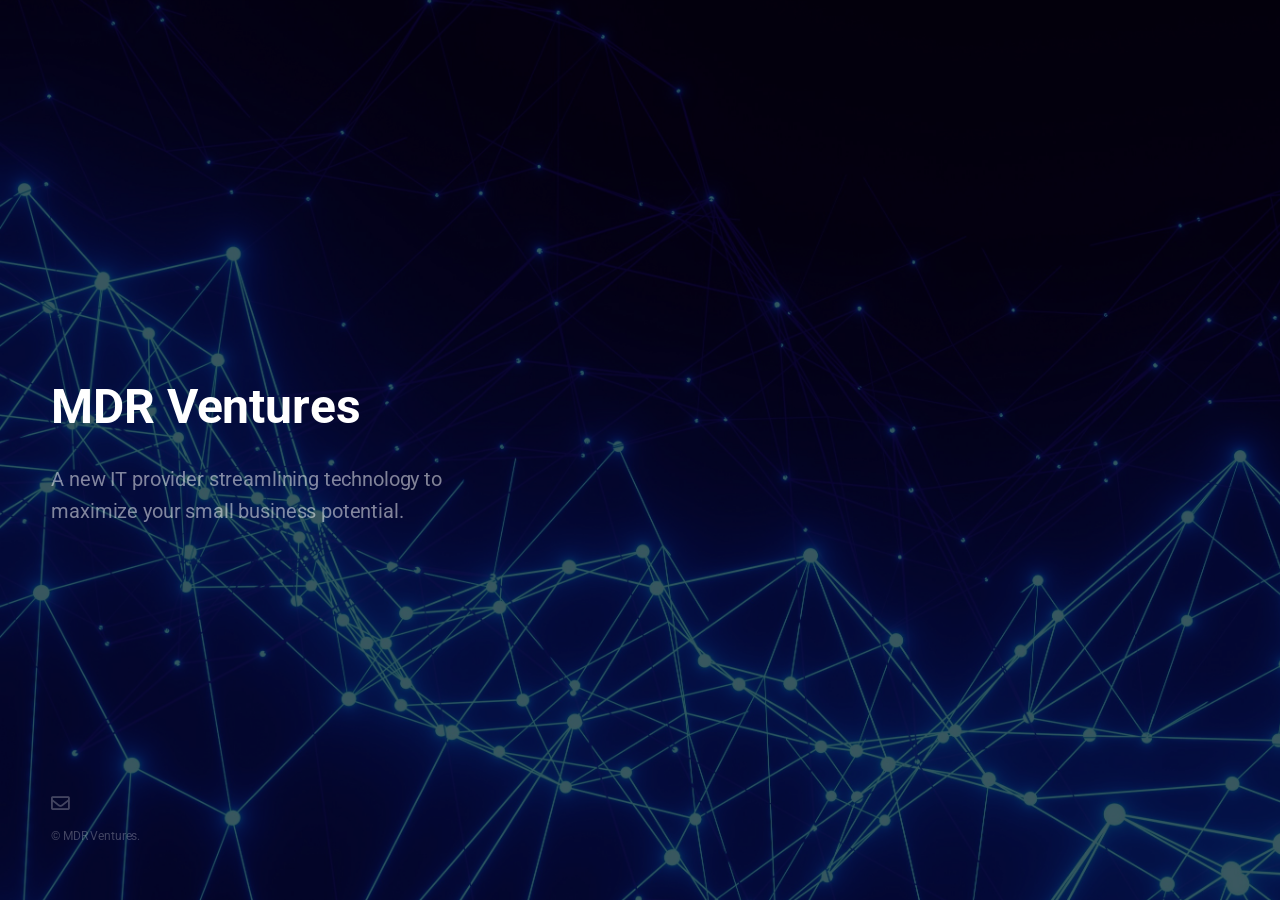
==== index.html @ dddf5218 "Add files via upload" ====
<!DOCTYPE HTML>
<!--
	Eventually by HTML5 UP
	html5up.net | @ajlkn
	Free for personal and commercial use under the CCA 3.0 license (html5up.net/license)
-->
<html>

<head>
	<title>MDR Ventures</title>
	<meta charset="utf-8" />
	<meta name="viewport" content="width=device-width, initial-scale=1, user-scalable=no" />
	<link rel="stylesheet" href="assets/css/main.css" />
</head>

<body class="is-preload">

	<!-- Header -->
	<header id="header">
		<h1>MDR Ventures</h1>
		<p>A new IT provider streamlining technology to <br />
			maximize your small business potential.</p>
	</header>



	<!-- Footer -->
	<footer id="footer">
		<ul class="icons">
			<!--
					<li><a href="#" class="icon brands fa-twitter"><span class="label">Twitter</span></a></li>
					<li><a href="#" class="icon brands fa-instagram"><span class="label">Instagram</span></a></li>
					<li><a href="#" class="icon brands fa-github"><span class="label">GitHub</span></a></li> -->
			<li><a href="mailto:info@mdrventure.com" class="icon fa-envelope"><span class="label">Email</span></a></li>
		</ul>
		<ul class="copyright">
			<li>&copy; MDR Ventures.</li>
		</ul>
	</footer>

	<!-- Scripts -->
	<script src="assets/js/main.js"></script>

</body>

</html>
---- assets/css/main.css ----
@import url(fontawesome-all.min.css);
@import url("https://fonts.googleapis.com/css?family=Roboto:400,700");
/*
	Eventually by HTML5 UP
	html5up.net | @ajlkn
	Free for personal and commercial use under the CCA 3.0 license (html5up.net/license)
*/
html, body, div, span, applet, object,
iframe, h1, h2, h3, h4, h5, h6, p, blockquote,
pre, a, abbr, acronym, address, big, cite,
code, del, dfn, em, img, ins, kbd, q, s, samp,
small, strike, strong, sub, sup, tt, var, b,
u, i, center, dl, dt, dd, ol, ul, li, fieldset,
form, label, legend, table, caption, tbody,
tfoot, thead, tr, th, td, article, aside,
canvas, details, embed, figure, figcaption,
footer, header, hgroup, menu, nav, output, ruby,
section, summary, time, mark, audio, video {
  margin: 0;
  padding: 0;
  border: 0;
  font-size: 100%;
  font: inherit;
  vertical-align: baseline; }

article, aside, details, figcaption, figure,
footer, header, hgroup, menu, nav, section {
  display: block; }

body {
  line-height: 1; }

ol, ul {
  list-style: none; }

blockquote, q {
  quotes: none; }
  blockquote:before, blockquote:after, q:before, q:after {
    content: '';
    content: none; }

table {
  border-collapse: collapse;
  border-spacing: 0; }

body {
  -webkit-text-size-adjust: none; }

mark {
  background-color: transparent;
  color: inherit; }

input::-moz-focus-inner {
  border: 0;
  padding: 0; }

input, select, textarea {
  -moz-appearance: none;
  -webkit-appearance: none;
  -ms-appearance: none;
  appearance: none; }

/* Basic */
@-ms-viewport {
  width: device-width; }

body {
  -ms-overflow-style: scrollbar; }

@media screen and (max-width: 480px) {
  html, body {
    min-width: 320px; } }

html {
  box-sizing: border-box; }

*, *:before, *:after {
  box-sizing: inherit; }

html, body {
  height: 100%;
  overflow-x: hidden;
  width: 100%; }
  @media screen and (max-height: 640px) {
    html, body {
      height: auto;
      min-height: 100%; } }

body {
  display: -moz-flex;
  display: -webkit-flex;
  display: -ms-flex;
  display: flex;
  -moz-flex-direction: column;
  -webkit-flex-direction: column;
  -ms-flex-direction: column;
  flex-direction: column;
  -moz-justify-content: center;
  -webkit-justify-content: center;
  -ms-justify-content: center;
  justify-content: center;
  background-color: #000;
  padding: 6em 4em 4em 4em; }
  body.is-preload *, body.is-preload *:before, body.is-preload *:after {
    -moz-animation: none !important;
    -webkit-animation: none !important;
    -ms-animation: none !important;
    animation: none !important;
    -moz-transition: none !important;
    -webkit-transition: none !important;
    -ms-transition: none !important;
    transition: none !important; }
  body > * {
    position: relative;
    z-index: 2; }
  @media screen and (max-width: 1680px) {
    body {
      padding: 6em 3.5em 3.5em 3.5em; } }
  @media screen and (max-width: 736px) {
    body {
      padding: 5em 2em 2em 2em; } }
  @media screen and (max-width: 360px) {
    body {
      padding: 5em 1.25em 1.25em 1.25em; } }

/* BG */
#bg {
  -moz-transition: opacity 2s ease-in-out;
  -webkit-transition: opacity 2s ease-in-out;
  -ms-transition: opacity 2s ease-in-out;
  transition: opacity 2s ease-in-out;
  height: 100%;
  left: 0;
  opacity: 0.375;
  position: fixed;
  top: 0;
  width: 100%;
  z-index: 1; }
  #bg div {
    -moz-transition: opacity 3s ease;
    -webkit-transition: opacity 3s ease;
    -ms-transition: opacity 3s ease;
    transition: opacity 3s ease;
    background-size: cover;
    height: 100%;
    left: 0;
    opacity: 0;
    position: absolute;
    top: 0;
    visibility: hidden;
    width: 150%; }
    #bg div.visible {
      -moz-animation: bg 45s linear infinite;
      -webkit-animation: bg 45s linear infinite;
      -ms-animation: bg 45s linear infinite;
      animation: bg 45s linear infinite;
      opacity: 1;
      visibility: visible;
      z-index: 1; }
      #bg div.visible.top {
        z-index: 2; }
      @media screen and (max-width: 1280px) {
        #bg div.visible {
          -moz-animation: bg 29.25s linear infinite;
          -webkit-animation: bg 29.25s linear infinite;
          -ms-animation: bg 29.25s linear infinite;
          animation: bg 29.25s linear infinite; } }
      @media screen and (max-width: 736px) {
        #bg div.visible {
          -moz-animation: bg 18s linear infinite;
          -webkit-animation: bg 18s linear infinite;
          -ms-animation: bg 18s linear infinite;
          animation: bg 18s linear infinite; } }
    #bg div:only-child {
      -moz-animation-direction: alternate !important;
      -webkit-animation-direction: alternate !important;
      -ms-animation-direction: alternate !important;
      animation-direction: alternate !important; }
  body.is-preload #bg {
    opacity: 0; }

@-moz-keyframes bg {
  0% {
    -moz-transform: translateX(0);
    -webkit-transform: translateX(0);
    -ms-transform: translateX(0);
    transform: translateX(0); }
  100% {
    -moz-transform: translateX(-25%);
    -webkit-transform: translateX(-25%);
    -ms-transform: translateX(-25%);
    transform: translateX(-25%); } }

@-webkit-keyframes bg {
  0% {
    -moz-transform: translateX(0);
    -webkit-transform: translateX(0);
    -ms-transform: translateX(0);
    transform: translateX(0); }
  100% {
    -moz-transform: translateX(-25%);
    -webkit-transform: translateX(-25%);
    -ms-transform: translateX(-25%);
    transform: translateX(-25%); } }

@-ms-keyframes bg {
  0% {
    -moz-transform: translateX(0);
    -webkit-transform: translateX(0);
    -ms-transform: translateX(0);
    transform: translateX(0); }
  100% {
    -moz-transform: translateX(-25%);
    -webkit-transform: translateX(-25%);
    -ms-transform: translateX(-25%);
    transform: translateX(-25%); } }

@keyframes bg {
  0% {
    -moz-transform: translateX(0);
    -webkit-transform: translateX(0);
    -ms-transform: translateX(0);
    transform: translateX(0); }
  100% {
    -moz-transform: translateX(-25%);
    -webkit-transform: translateX(-25%);
    -ms-transform: translateX(-25%);
    transform: translateX(-25%); } }

/* Type */
body, input, select, textarea {
  color: rgba(255, 255, 255, 0.75);
  font-family: "Roboto", sans-serif;
  font-size: 16pt;
  font-weight: 400;
  letter-spacing: -0.01em;
  line-height: 1.65em; }
  @media screen and (max-width: 1680px) {
    body, input, select, textarea {
      font-size: 12pt; } }
  @media screen and (max-width: 1280px) {
    body, input, select, textarea {
      font-size: 11pt; } }
  @media screen and (max-width: 980px) {
    body, input, select, textarea {
      font-size: 12pt; } }
  @media screen and (max-width: 736px) {
    body, input, select, textarea {
      font-size: 12pt; } }
  @media screen and (max-width: 480px) {
    body, input, select, textarea {
      font-size: 12pt; } }

a {
  -moz-transition: border-bottom-color 0.2s ease, color 0.2s ease;
  -webkit-transition: border-bottom-color 0.2s ease, color 0.2s ease;
  -ms-transition: border-bottom-color 0.2s ease, color 0.2s ease;
  transition: border-bottom-color 0.2s ease, color 0.2s ease;
  border-bottom: dotted 1px rgba(255, 255, 255, 0.25);
  color: #1cb495;
  text-decoration: none; }
  a:hover {
    border-bottom-color: transparent;
    color: #1cb495 !important;
    text-decoration: none; }

strong, b {
  color: #fff;
  font-weight: 700; }

em, i {
  font-style: italic; }

p {
  margin: 0 0 2em 0; }

h1, h2, h3, h4, h5, h6 {
  color: #fff;
  font-weight: 700;
  line-height: 1em;
  margin: 0 0 1em 0; }
  h1 a, h2 a, h3 a, h4 a, h5 a, h6 a {
    color: inherit;
    text-decoration: none; }

h1 {
  font-size: 2.5em;
  line-height: 1.25em; }

h2 {
  font-size: 1.75em;
  line-height: 1.5em; }

h3 {
  font-size: 1.35em;
  line-height: 1.5em; }

h4 {
  font-size: 1.1em;
  line-height: 1.5em; }

h5 {
  font-size: 0.9em;
  line-height: 1.5em; }

h6 {
  font-size: 0.7em;
  line-height: 1.5em; }

sub {
  font-size: 0.8em;
  position: relative;
  top: 0.5em; }

sup {
  font-size: 0.8em;
  position: relative;
  top: -0.5em; }

blockquote {
  border-left: solid 8px rgba(255, 255, 255, 0.35);
  font-style: italic;
  margin: 0 0 2em 0;
  padding: 0.5em 0 0.5em 2em; }

code {
  background: rgba(255, 255, 255, 0.125);
  border-radius: 6px;
  border: solid 2px rgba(255, 255, 255, 0.35);
  font-family: "Courier New", monospace;
  font-size: 0.9em;
  margin: 0 0.25em;
  padding: 0.25em 0.65em; }

pre {
  -webkit-overflow-scrolling: touch;
  font-family: "Courier New", monospace;
  font-size: 0.9em;
  margin: 0 0 2em 0; }
  pre code {
    display: block;
    line-height: 1.75em;
    padding: 1em 1.5em;
    overflow-x: auto; }

hr {
  border: 0;
  border-bottom: solid 2px rgba(255, 255, 255, 0.35);
  margin: 2em 0; }
  hr.major {
    margin: 3em 0; }

/* Section/Article */
section.special, article.special {
  text-align: center; }

header p {
  color: rgba(255, 255, 255, 0.5);
  position: relative;
  margin: 0 0 1.5em 0; }

header h2 + p {
  font-size: 1.25em;
  margin-top: -1em;
  line-height: 1.5em; }

header h3 + p {
  font-size: 1.1em;
  margin-top: -0.8em;
  line-height: 1.5em; }

header h4 + p,
header h5 + p,
header h6 + p {
  font-size: 0.9em;
  margin-top: -0.6em;
  line-height: 1.5em; }

@media screen and (max-width: 980px) {
  header br {
    display: none; } }

@media screen and (max-width: 736px) {
  header br {
    display: inline; } }

@media screen and (max-width: 480px) {
  header br {
    display: none; } }

/* Icon */
.icon {
  text-decoration: none;
  border-bottom: none;
  position: relative; }
  .icon:before {
    -moz-osx-font-smoothing: grayscale;
    -webkit-font-smoothing: antialiased;
    display: inline-block;
    font-style: normal;
    font-variant: normal;
    text-rendering: auto;
    line-height: 1;
    text-transform: none !important;
    font-family: 'Font Awesome 5 Free';
    font-weight: 400; }
  .icon > .label {
    display: none; }
  .icon:before {
    line-height: inherit; }
  .icon.solid:before {
    font-weight: 900; }
  .icon.brands:before {
    font-family: 'Font Awesome 5 Brands'; }

/* List */
ol {
  list-style: decimal;
  margin: 0 0 2em 0;
  padding-left: 1.25em; }
  ol li {
    padding-left: 0.25em; }

ul {
  list-style: disc;
  margin: 0 0 2em 0;
  padding-left: 1em; }
  ul li {
    padding-left: 0.5em; }

/* Icons */
ul.icons {
  cursor: default;
  list-style: none;
  padding-left: 0; }
  ul.icons li {
    display: inline-block;
    padding: 0 1em 0 0; }
    ul.icons li:last-child {
      padding-right: 0; }
    ul.icons li .icon:before {
      font-size: 1.25em; }
    ul.icons li a {
      color: inherit; }

/* Form */
form {
  margin: 0 0 2em 0; }
  form .message {
    text-decoration: none;
    -moz-transition: opacity 0.2s ease-in-out, -moz-transform 0.2s ease-in-out;
    -webkit-transition: opacity 0.2s ease-in-out, -webkit-transform 0.2s ease-in-out;
    -ms-transition: opacity 0.2s ease-in-out, -ms-transform 0.2s ease-in-out;
    transition: opacity 0.2s ease-in-out, transform 0.2s ease-in-out;
    -moz-transform: scale(1.05);
    -webkit-transform: scale(1.05);
    -ms-transform: scale(1.05);
    transform: scale(1.05);
    height: 2.75em;
    line-height: 2.75em;
    opacity: 0; }
    form .message:before {
      -moz-osx-font-smoothing: grayscale;
      -webkit-font-smoothing: antialiased;
      display: inline-block;
      font-style: normal;
      font-variant: normal;
      text-rendering: auto;
      line-height: 1;
      text-transform: none !important;
      font-family: 'Font Awesome 5 Free';
      font-weight: 900; }
    form .message:before {
      margin-right: 0.5em; }
    form .message.visible {
      -moz-transform: scale(1);
      -webkit-transform: scale(1);
      -ms-transform: scale(1);
      transform: scale(1);
      opacity: 1; }
    form .message.success {
      color: #1cb495; }
      form .message.success:before {
        content: '\f00c'; }
    form .message.failure {
      color: #ff2361; }
      form .message.failure:before {
        content: '\f119'; }

label {
  color: #fff;
  display: block;
  font-size: 0.9em;
  font-weight: 700;
  margin: 0 0 1em 0; }

@-moz-keyframes focus {
  0% {
    -moz-transform: scale(1);
    -webkit-transform: scale(1);
    -ms-transform: scale(1);
    transform: scale(1); }
  50% {
    -moz-transform: scale(1.025);
    -webkit-transform: scale(1.025);
    -ms-transform: scale(1.025);
    transform: scale(1.025); }
  100% {
    -moz-transform: scale(1);
    -webkit-transform: scale(1);
    -ms-transform: scale(1);
    transform: scale(1); } }

@-webkit-keyframes focus {
  0% {
    -moz-transform: scale(1);
    -webkit-transform: scale(1);
    -ms-transform: scale(1);
    transform: scale(1); }
  50% {
    -moz-transform: scale(1.025);
    -webkit-transform: scale(1.025);
    -ms-transform: scale(1.025);
    transform: scale(1.025); }
  100% {
    -moz-transform: scale(1);
    -webkit-transform: scale(1);
    -ms-transform: scale(1);
    transform: scale(1); } }

@-ms-keyframes focus {
  0% {
    -moz-transform: scale(1);
    -webkit-transform: scale(1);
    -ms-transform: scale(1);
    transform: scale(1); }
  50% {
    -moz-transform: scale(1.025);
    -webkit-transform: scale(1.025);
    -ms-transform: scale(1.025);
    transform: scale(1.025); }
  100% {
    -moz-transform: scale(1);
    -webkit-transform: scale(1);
    -ms-transform: scale(1);
    transform: scale(1); } }

@keyframes focus {
  0% {
    -moz-transform: scale(1);
    -webkit-transform: scale(1);
    -ms-transform: scale(1);
    transform: scale(1); }
  50% {
    -moz-transform: scale(1.025);
    -webkit-transform: scale(1.025);
    -ms-transform: scale(1.025);
    transform: scale(1.025); }
  100% {
    -moz-transform: scale(1);
    -webkit-transform: scale(1);
    -ms-transform: scale(1);
    transform: scale(1); } }

input[type="text"],
input[type="password"],
input[type="email"],
select,
textarea {
  -moz-appearance: none;
  -webkit-appearance: none;
  -ms-appearance: none;
  appearance: none;
  -moz-transform: scale(1);
  -webkit-transform: scale(1);
  -ms-transform: scale(1);
  transform: scale(1);
  -moz-transition: border-color 0.2s ease, background-color 0.2s ease;
  -webkit-transition: border-color 0.2s ease, background-color 0.2s ease;
  -ms-transition: border-color 0.2s ease, background-color 0.2s ease;
  transition: border-color 0.2s ease, background-color 0.2s ease;
  background-color: transparent;
  border-radius: 6px;
  border: none;
  border: solid 2px rgba(255, 255, 255, 0.35);
  color: inherit;
  display: block;
  outline: 0;
  padding: 0 1em;
  text-decoration: none;
  width: 100%; }
  input[type="text"]:invalid,
  input[type="password"]:invalid,
  input[type="email"]:invalid,
  select:invalid,
  textarea:invalid {
    box-shadow: none; }
  input[type="text"]:focus,
  input[type="password"]:focus,
  input[type="email"]:focus,
  select:focus,
  textarea:focus {
    -moz-animation: focus 0.1s;
    -webkit-animation: focus 0.1s;
    -ms-animation: focus 0.1s;
    animation: focus 0.1s;
    background-color: rgba(255, 255, 255, 0.125);
    border-color: #1cb495; }

select {
  background-image: url("data:image/svg+xml;charset=utf8,%3Csvg xmlns='http://www.w3.org/2000/svg' width='40' height='40' preserveAspectRatio='none' viewBox='0 0 40 40'%3E%3Cpath d='M9.4,12.3l10.4,10.4l10.4-10.4c0.2-0.2,0.5-0.4,0.9-0.4c0.3,0,0.6,0.1,0.9,0.4l3.3,3.3c0.2,0.2,0.4,0.5,0.4,0.9 c0,0.4-0.1,0.6-0.4,0.9L20.7,31.9c-0.2,0.2-0.5,0.4-0.9,0.4c-0.3,0-0.6-0.1-0.9-0.4L4.3,17.3c-0.2-0.2-0.4-0.5-0.4-0.9 c0-0.4,0.1-0.6,0.4-0.9l3.3-3.3c0.2-0.2,0.5-0.4,0.9-0.4S9.1,12.1,9.4,12.3z' fill='rgba(255, 255, 255, 0.35)' /%3E%3C/svg%3E");
  background-size: 1.25rem;
  background-repeat: no-repeat;
  background-position: calc(100% - 1rem) center;
  height: 2.75em;
  padding-right: 2.75em;
  text-overflow: ellipsis; }
  select option {
    color: #fff;
    background: #000; }
  select:focus::-ms-value {
    background-color: transparent; }
  select::-ms-expand {
    display: none; }

input[type="text"],
input[type="password"],
input[type="email"],
select {
  height: 2.75em; }

textarea {
  padding: 0.75em 1em; }

input[type="checkbox"],
input[type="radio"] {
  -moz-appearance: none;
  -webkit-appearance: none;
  -ms-appearance: none;
  appearance: none;
  display: block;
  float: left;
  margin-right: -2em;
  opacity: 0;
  width: 1em;
  z-index: -1; }
  input[type="checkbox"] + label,
  input[type="radio"] + label {
    text-decoration: none;
    color: rgba(255, 255, 255, 0.75);
    cursor: pointer;
    display: inline-block;
    font-size: 1em;
    font-weight: 400;
    padding-left: 2.4em;
    padding-right: 0.75em;
    position: relative; }
    input[type="checkbox"] + label:before,
    input[type="radio"] + label:before {
      -moz-osx-font-smoothing: grayscale;
      -webkit-font-smoothing: antialiased;
      display: inline-block;
      font-style: normal;
      font-variant: normal;
      text-rendering: auto;
      line-height: 1;
      text-transform: none !important;
      font-family: 'Font Awesome 5 Free';
      font-weight: 900; }
    input[type="checkbox"] + label:before,
    input[type="radio"] + label:before {
      background: rgba(255, 255, 255, 0.125);
      border-radius: 6px;
      border: solid 2px rgba(255, 255, 255, 0.35);
      content: '';
      display: inline-block;
      font-size: 0.8em;
      height: 1.65em;
      left: 0;
      line-height: 1.65em;
      position: absolute;
      text-align: center;
      top: 0;
      width: 1.65em; }
  input[type="checkbox"]:checked + label:before,
  input[type="radio"]:checked + label:before {
    background: #1cb495;
    border-color: #1cb495;
    color: #ffffff;
    content: '\f00c'; }
  input[type="checkbox"]:focus + label:before,
  input[type="radio"]:focus + label:before {
    border-color: #1cb495;
    box-shadow: 0 0 0 2px #1cb495; }

input[type="checkbox"] + label:before {
  border-radius: 6px; }

input[type="radio"] + label:before {
  border-radius: 100%; }

::-webkit-input-placeholder {
  color: rgba(255, 255, 255, 0.5) !important;
  opacity: 1.0; }

:-moz-placeholder {
  color: rgba(255, 255, 255, 0.5) !important;
  opacity: 1.0; }

::-moz-placeholder {
  color: rgba(255, 255, 255, 0.5) !important;
  opacity: 1.0; }

:-ms-input-placeholder {
  color: rgba(255, 255, 255, 0.5) !important;
  opacity: 1.0; }

.formerize-placeholder {
  color: rgba(255, 255, 255, 0.5) !important;
  opacity: 1.0; }

/* Button */
input[type="submit"],
input[type="reset"],
input[type="button"],
button,
.button {
  -moz-appearance: none;
  -webkit-appearance: none;
  -ms-appearance: none;
  appearance: none;
  -moz-transition: background-color 0.2s ease-in-out, color 0.2s ease-in-out, opacity 0.2s ease-in-out;
  -webkit-transition: background-color 0.2s ease-in-out, color 0.2s ease-in-out, opacity 0.2s ease-in-out;
  -ms-transition: background-color 0.2s ease-in-out, color 0.2s ease-in-out, opacity 0.2s ease-in-out;
  transition: background-color 0.2s ease-in-out, color 0.2s ease-in-out, opacity 0.2s ease-in-out;
  background-color: #1cb495;
  border-radius: 6px;
  border: 0;
  color: #ffffff !important;
  cursor: pointer;
  display: inline-block;
  font-weight: 700;
  height: 2.75em;
  line-height: 2.75em;
  padding: 0 1.125em;
  text-align: center;
  text-decoration: none;
  white-space: nowrap; }
  input[type="submit"]:hover,
  input[type="reset"]:hover,
  input[type="button"]:hover,
  button:hover,
  .button:hover {
    background-color: #1fcaa7; }
  input[type="submit"]:active,
  input[type="reset"]:active,
  input[type="button"]:active,
  button:active,
  .button:active {
    background-color: #199e83; }
  input[type="submit"].disabled, input[type="submit"]:disabled,
  input[type="reset"].disabled,
  input[type="reset"]:disabled,
  input[type="button"].disabled,
  input[type="button"]:disabled,
  button.disabled,
  button:disabled,
  .button.disabled,
  .button:disabled {
    opacity: 0.5; }
  @media screen and (max-width: 480px) {
    input[type="submit"],
    input[type="reset"],
    input[type="button"],
    button,
    .button {
      padding: 0; } }

/* Header */
#header h1 {
  font-size: 3.25em;
  margin: 0 0 0.55em 0; }

#header p {
  font-size: 1.35em;
  line-height: 1.65em; }

#header a {
  color: inherit; }

@media screen and (max-width: 736px) {
  #header h1 {
    font-size: 2em; }
  #header p {
    font-size: 1em; } }

@media screen and (max-width: 480px) {
  #header {
    margin: 0 0 1em 0; } }

/* Signup Form */
#signup-form {
  display: -moz-flex;
  display: -webkit-flex;
  display: -ms-flex;
  display: flex;
  position: relative; }
  #signup-form input[type="text"],
  #signup-form input[type="password"],
  #signup-form input[type="email"] {
    width: 18em; }
  #signup-form > * {
    margin: 0 0 0 1em; }
  #signup-form > :first-child {
    margin: 0 0 0 0; }
  @media screen and (max-width: 480px) {
    #signup-form {
      -moz-flex-direction: column;
      -webkit-flex-direction: column;
      -ms-flex-direction: column;
      flex-direction: column; }
      #signup-form input[type="type"],
      #signup-form input[type="password"],
      #signup-form input[type="email"] {
        width: 100%; }
      #signup-form > * {
        margin: 1.25em 0 0 0; }
      #signup-form .message {
        bottom: -1.5em;
        font-size: 0.9em;
        height: 1em;
        left: 0;
        line-height: inherit;
        margin-top: 0;
        position: absolute; } }

/* Footer */
#footer {
  -moz-transition: opacity 0.5s ease-in-out;
  -webkit-transition: opacity 0.5s ease-in-out;
  -ms-transition: opacity 0.5s ease-in-out;
  transition: opacity 0.5s ease-in-out;
  bottom: 4em;
  color: rgba(255, 255, 255, 0.5);
  left: 4em;
  opacity: 0.5;
  position: absolute; }
  #footer .icons {
    margin: 0 0 0.5em 0; }
  #footer .copyright {
    font-size: 0.8em;
    list-style: none;
    padding: 0; }
    #footer .copyright li {
      border-left: solid 1px rgba(255, 255, 255, 0.25);
      display: inline-block;
      line-height: 1em;
      margin: 0 0 0 0.75em;
      padding: 0 0 0 0.75em; }
      #footer .copyright li:first-child {
        border-left: 0;
        margin-left: 0;
        padding-left: 0; }
    #footer .copyright a {
      color: inherit; }
  #footer:hover {
    opacity: 1; }
  #footer > :last-child {
    margin-bottom: 0; }
  @media screen and (max-width: 1680px) {
    #footer {
      bottom: 3.5em;
      left: 3.5em; } }
  @media screen and (max-width: 736px) {
    #footer {
      bottom: 2em;
      left: 2em; } }
  @media screen and (max-width: 360px) {
    #footer {
      bottom: 1.25em;
      left: 1.25em; } }
  @media screen and (max-height: 640px) {
    #footer {
      bottom: auto;
      left: auto;
      margin: 1em 0 0 0;
      position: relative; } }
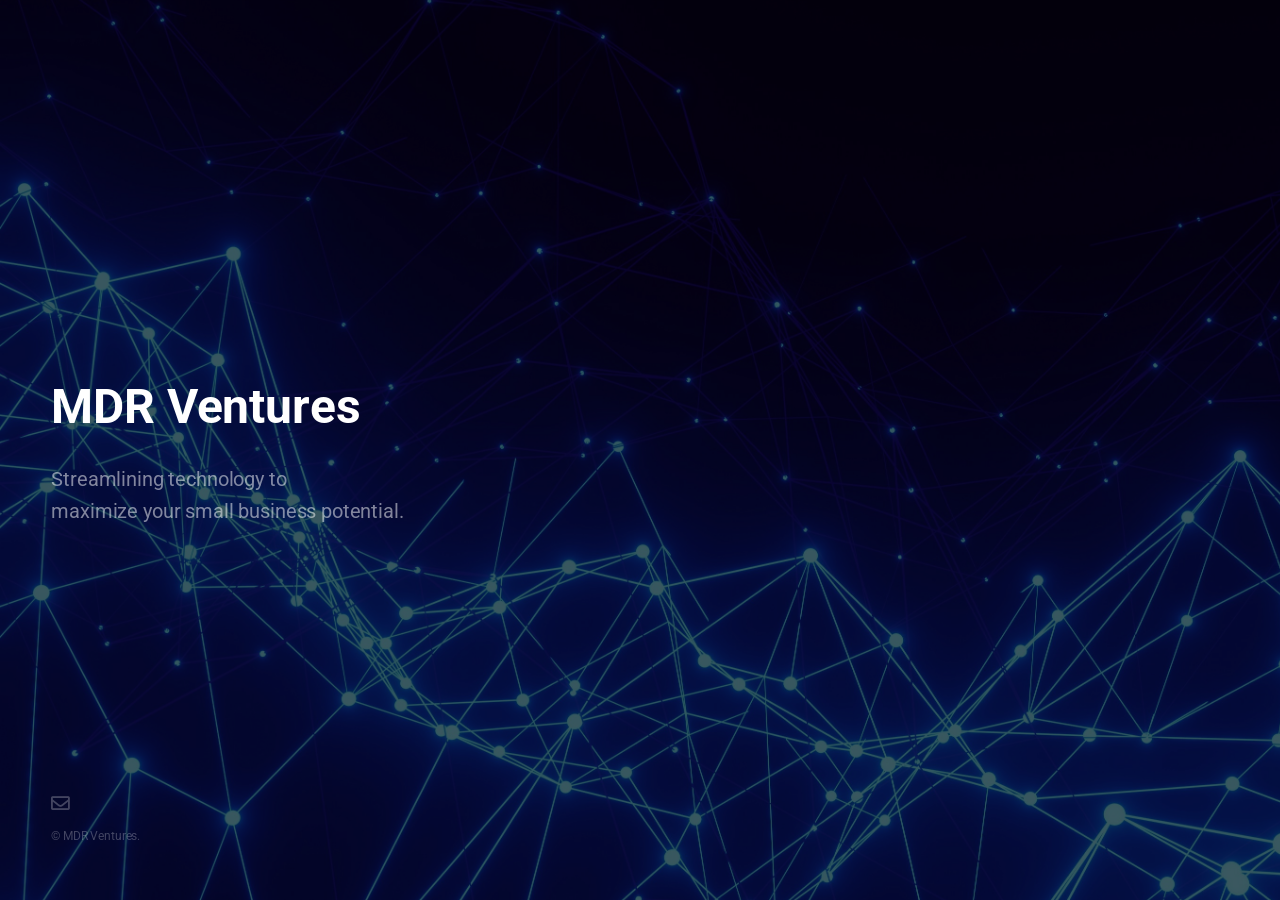
==== commit 7f71463b: "Update index.html" ====
--- a/index.html
+++ b/index.html
@@ -11,6 +11,9 @@
 	<meta charset="utf-8" />
 	<meta name="viewport" content="width=device-width, initial-scale=1, user-scalable=no" />
 	<link rel="stylesheet" href="assets/css/main.css" />
+	<link rel="icon" type="image/png" sizes="32x32" href="/images/icons8-programming-gradient-32.png">
+	<link rel="icon" type="image/png" sizes="16x16" href="/images/icons8-programming-gradient-16.png">
+	<link rel="icon" type="image/png" sizes="96x96" href="/images/icons8-programming-nolan-96.png">
 </head>
 
 <body class="is-preload">
@@ -18,7 +21,7 @@
 	<!-- Header -->
 	<header id="header">
 		<h1>MDR Ventures</h1>
-		<p>A new IT provider streamlining technology to <br />
+		<p>Streamlining technology to <br />
 			maximize your small business potential.</p>
 	</header>
 
@@ -43,4 +46,8 @@
 
 </body>
 
-</html>+
+</html>
+
+
+
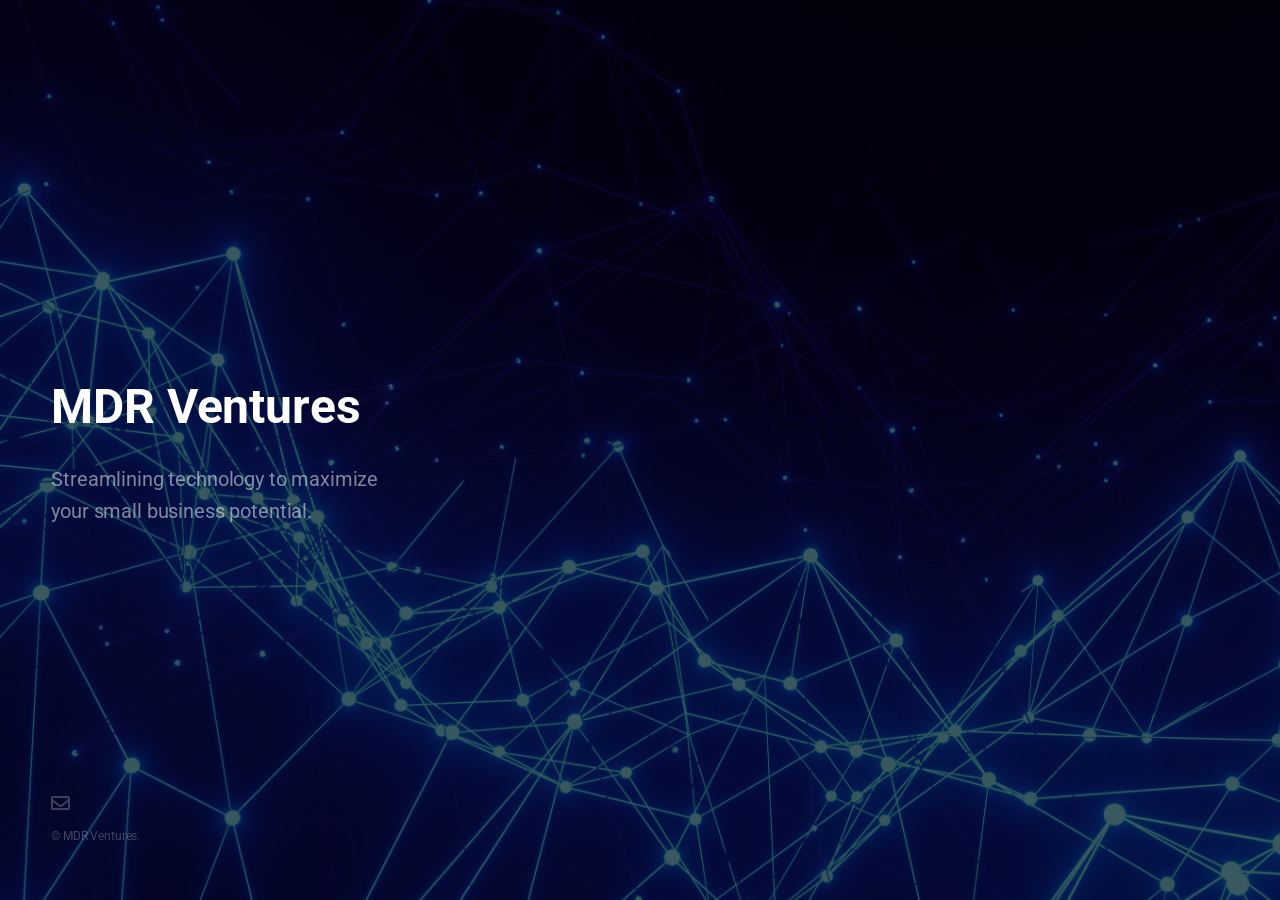
==== commit b3383fa1: "Update index.html" ====
--- a/index.html
+++ b/index.html
@@ -21,8 +21,8 @@
 	<!-- Header -->
 	<header id="header">
 		<h1>MDR Ventures</h1>
-		<p>Streamlining technology to <br />
-			maximize your small business potential.</p>
+		<p>Streamlining technology to maximize<br />
+			your small business potential.</p>
 	</header>
 
 
@@ -51,3 +51,4 @@
 
 
 
+
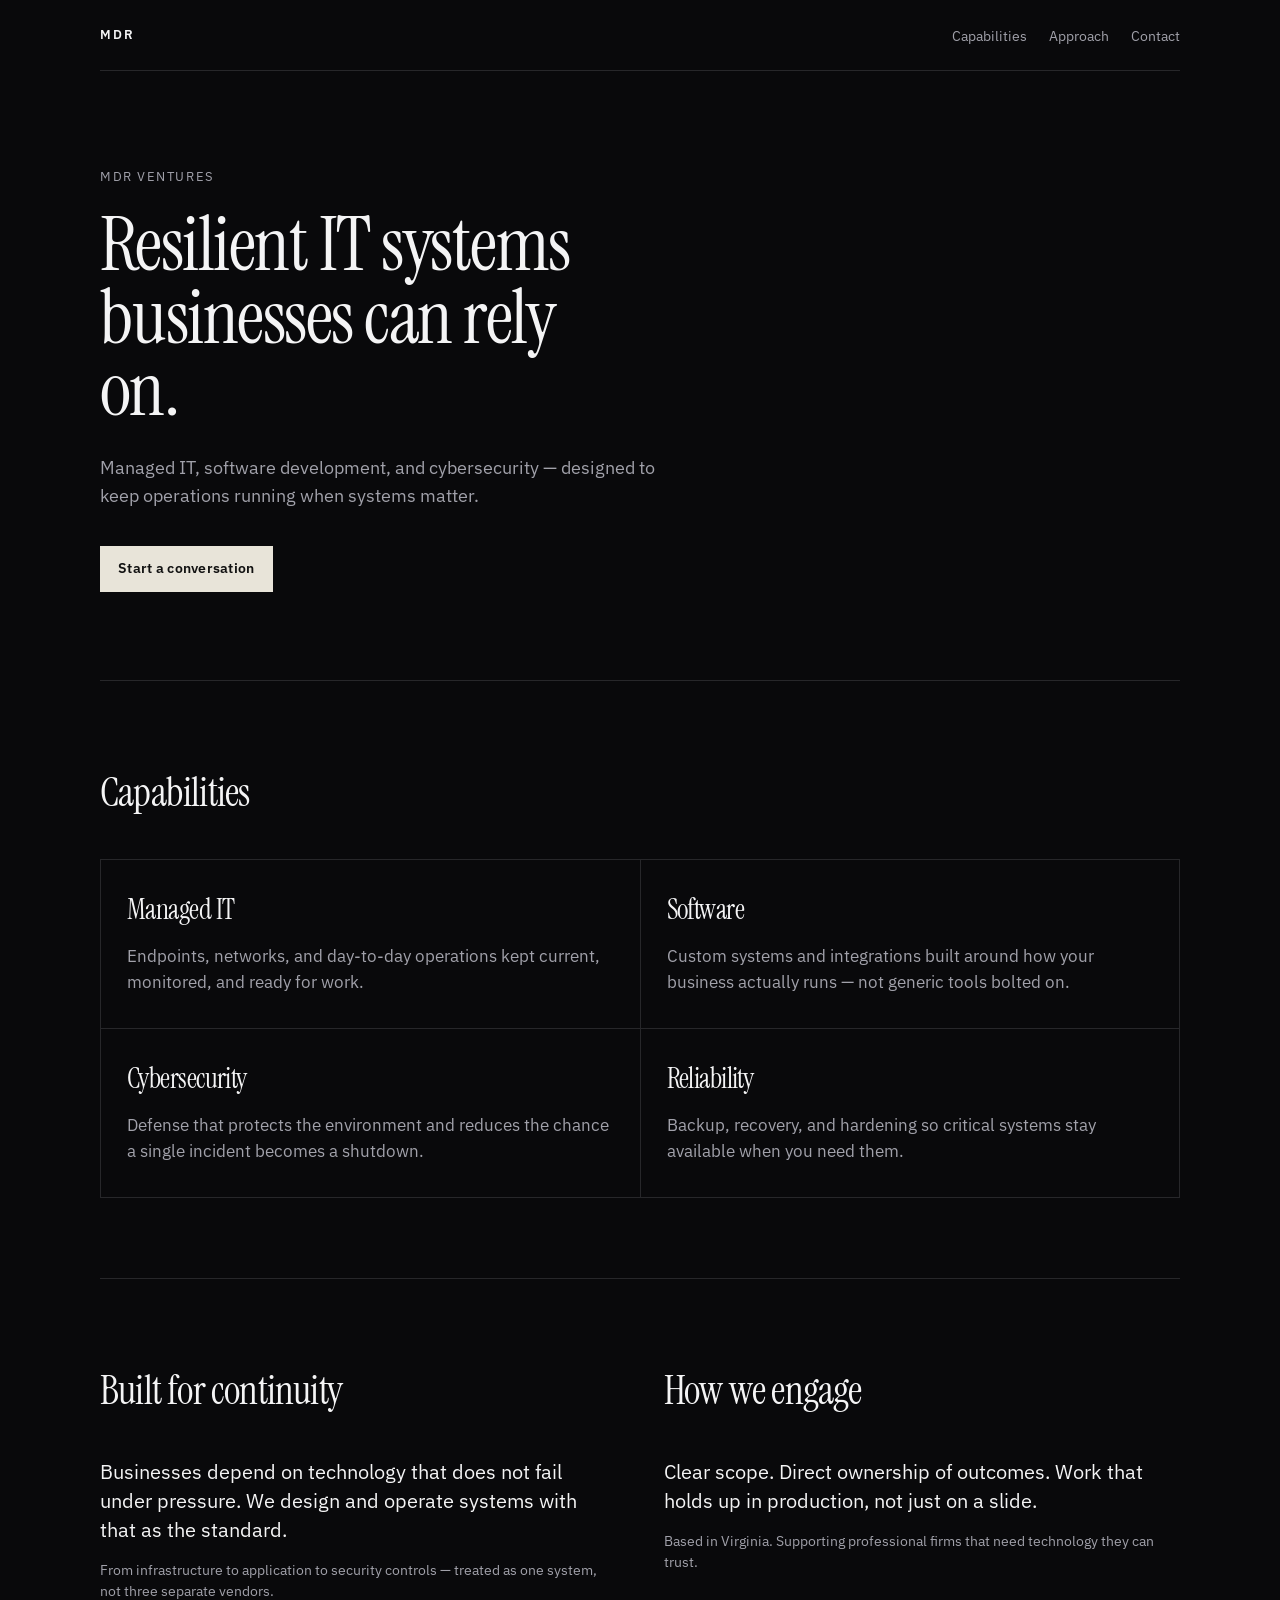
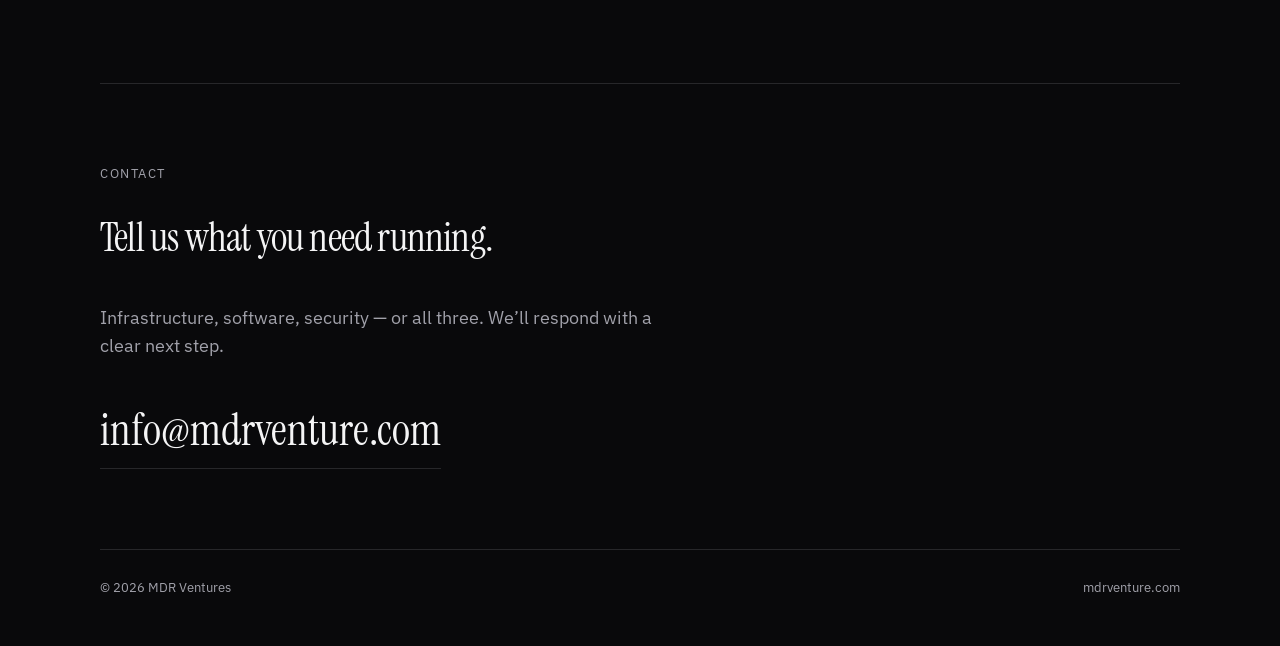
==== commit 30cb9814: "Draft: replace coming-soon homepage with capable MDR site" ====
--- a/index.html
+++ b/index.html
@@ -1,54 +1,89 @@
-<!DOCTYPE HTML>
-<!--
-	Eventually by HTML5 UP
-	html5up.net | @ajlkn
-	Free for personal and commercial use under the CCA 3.0 license (html5up.net/license)
--->
-<html>
-
-<head>
-	<title>MDR Ventures</title>
-	<meta charset="utf-8" />
-	<meta name="viewport" content="width=device-width, initial-scale=1, user-scalable=no" />
-	<link rel="stylesheet" href="assets/css/main.css" />
-	<link rel="icon" type="image/png" sizes="32x32" href="/images/icons8-programming-gradient-32.png">
-	<link rel="icon" type="image/png" sizes="16x16" href="/images/icons8-programming-gradient-16.png">
-	<link rel="icon" type="image/png" sizes="96x96" href="/images/icons8-programming-nolan-96.png">
-</head>
-
-<body class="is-preload">
-
-	<!-- Header -->
-	<header id="header">
-		<h1>MDR Ventures</h1>
-		<p>Streamlining technology to maximize<br />
-			your small business potential.</p>
-	</header>
-
-
-
-	<!-- Footer -->
-	<footer id="footer">
-		<ul class="icons">
-			<!--
-					<li><a href="#" class="icon brands fa-twitter"><span class="label">Twitter</span></a></li>
-					<li><a href="#" class="icon brands fa-instagram"><span class="label">Instagram</span></a></li>
-					<li><a href="#" class="icon brands fa-github"><span class="label">GitHub</span></a></li> -->
-			<li><a href="mailto:info@mdrventure.com" class="icon fa-envelope"><span class="label">Email</span></a></li>
-		</ul>
-		<ul class="copyright">
-			<li>&copy; MDR Ventures.</li>
-		</ul>
-	</footer>
-
-	<!-- Scripts -->
-	<script src="assets/js/main.js"></script>
-
-</body>
-
-
-</html>
-
-
-
-
+<!DOCTYPE html>
+<html lang="en">
+<head>
+  <meta charset="utf-8" />
+  <meta name="viewport" content="width=device-width, initial-scale=1" />
+  <title>MDR Ventures — Resilient IT systems for business</title>
+  <meta name="description" content="MDR Ventures builds resilient IT systems businesses can rely on. Managed IT, software development, and cybersecurity. Virginia." />
+  <link rel="canonical" href="https://www.mdrventure.com/" />
+  <meta property="og:title" content="MDR Ventures" />
+  <meta property="og:description" content="Managed IT, software development, and cybersecurity. Resilient systems businesses can rely on." />
+  <meta property="og:url" content="https://www.mdrventure.com/" />
+  <meta property="og:type" content="website" />
+  <link rel="icon" type="image/svg+xml" href="/images/favicon.svg" />
+  <link rel="preconnect" href="https://fonts.googleapis.com" />
+  <link rel="preconnect" href="https://fonts.gstatic.com" crossorigin />
+  <link href="https://fonts.googleapis.com/css2?family=IBM+Plex+Sans:wght@400;600&family=Instrument+Serif&display=swap" rel="stylesheet" />
+  <link rel="stylesheet" href="assets/css/site.css" />
+</head>
+<body>
+  <header class="wrap nav">
+    <a class="mark" href="/">MDR</a>
+    <nav>
+      <ul class="nav-links">
+        <li><a href="#capabilities">Capabilities</a></li>
+        <li><a href="#approach">Approach</a></li>
+        <li><a href="#contact">Contact</a></li>
+      </ul>
+    </nav>
+  </header>
+
+  <main>
+    <section class="wrap hero">
+      <p class="eyebrow">MDR Ventures</p>
+      <h1>Resilient IT systems businesses can rely on.</h1>
+      <p class="dek">Managed IT, software development, and cybersecurity — designed to keep operations running when systems matter.</p>
+      <a class="btn" href="mailto:info@mdrventure.com">Start a conversation</a>
+    </section>
+
+    <section class="wrap section" id="capabilities">
+      <h2>Capabilities</h2>
+      <div class="grid">
+        <article class="tile">
+          <h3>Managed IT</h3>
+          <p>Endpoints, networks, and day-to-day operations kept current, monitored, and ready for work.</p>
+        </article>
+        <article class="tile">
+          <h3>Software</h3>
+          <p>Custom systems and integrations built around how your business actually runs — not generic tools bolted on.</p>
+        </article>
+        <article class="tile">
+          <h3>Cybersecurity</h3>
+          <p>Defense that protects the environment and reduces the chance a single incident becomes a shutdown.</p>
+        </article>
+        <article class="tile">
+          <h3>Reliability</h3>
+          <p>Backup, recovery, and hardening so critical systems stay available when you need them.</p>
+        </article>
+      </div>
+    </section>
+
+    <section class="wrap section" id="approach">
+      <div class="split">
+        <div>
+          <h2>Built for continuity</h2>
+          <p class="note">Businesses depend on technology that does not fail under pressure. We design and operate systems with that as the standard.</p>
+          <p class="fine">From infrastructure to application to security controls — treated as one system, not three separate vendors.</p>
+        </div>
+        <div>
+          <h2>How we engage</h2>
+          <p class="note">Clear scope. Direct ownership of outcomes. Work that holds up in production, not just on a slide.</p>
+          <p class="fine">Based in Virginia. Supporting professional firms that need technology they can trust.</p>
+        </div>
+      </div>
+    </section>
+
+    <section class="wrap section" id="contact">
+      <p class="eyebrow">Contact</p>
+      <h2>Tell us what you need running.</h2>
+      <p class="dek">Infrastructure, software, security — or all three. We’ll respond with a clear next step.</p>
+      <a class="contact-mail" href="mailto:info@mdrventure.com">info@mdrventure.com</a>
+    </section>
+  </main>
+
+  <footer class="wrap foot">
+    <p>© 2026 MDR Ventures</p>
+    <p>mdrventure.com</p>
+  </footer>
+</body>
+</html>
--- a/assets/css/site.css
+++ b/assets/css/site.css
@@ -0,0 +1,244 @@
+:root {
+  --bg: #09090b;
+  --bg-elev: #111113;
+  --text: #f4f4f5;
+  --muted: #a1a1aa;
+  --line: #27272a;
+  --accent: #e8e4d9;
+}
+
+* { box-sizing: border-box; }
+html, body { margin: 0; padding: 0; }
+html { scroll-behavior: smooth; }
+
+@media (prefers-reduced-motion: reduce) {
+  html { scroll-behavior: auto; }
+}
+
+body {
+  background: var(--bg);
+  color: var(--text);
+  font-family: "IBM Plex Sans", "Helvetica Neue", Helvetica, Arial, sans-serif;
+  font-size: 17px;
+  line-height: 1.55;
+  -webkit-font-smoothing: antialiased;
+}
+
+a { color: inherit; }
+
+.wrap {
+  width: min(1080px, calc(100% - 48px));
+  margin: 0 auto;
+}
+
+.nav {
+  display: flex;
+  align-items: center;
+  justify-content: space-between;
+  padding: 22px 0;
+  border-bottom: 1px solid var(--line);
+}
+
+.mark {
+  font-size: 13px;
+  font-weight: 600;
+  letter-spacing: 0.16em;
+  text-decoration: none;
+}
+
+.nav-links {
+  display: flex;
+  gap: 22px;
+  list-style: none;
+  margin: 0;
+  padding: 0;
+}
+
+.nav-links a {
+  color: var(--muted);
+  text-decoration: none;
+  font-size: 14px;
+}
+
+.nav-links a:hover { color: var(--text); }
+
+.hero {
+  padding: 96px 0 88px;
+  border-bottom: 1px solid var(--line);
+}
+
+.eyebrow {
+  color: var(--muted);
+  font-size: 13px;
+  letter-spacing: 0.12em;
+  text-transform: uppercase;
+  margin: 0 0 22px;
+}
+
+h1, h2, h3 {
+  font-family: "Instrument Serif", Georgia, "Times New Roman", serif;
+  font-weight: 400;
+  letter-spacing: -0.02em;
+  margin: 0;
+}
+
+h1 {
+  font-size: clamp(40px, 7vw, 76px);
+  line-height: 0.95;
+  max-width: 14ch;
+}
+
+.dek {
+  max-width: 36rem;
+  color: var(--muted);
+  font-size: 18px;
+  margin: 28px 0 36px;
+}
+
+.btn {
+  display: inline-flex;
+  align-items: center;
+  background: var(--accent);
+  color: #111;
+  text-decoration: none;
+  font-size: 14px;
+  font-weight: 600;
+  letter-spacing: 0.02em;
+  padding: 12px 18px;
+}
+
+.btn:hover { filter: brightness(1.05); }
+
+.section {
+  padding: 80px 0;
+  border-bottom: 1px solid var(--line);
+}
+
+h2 {
+  font-size: clamp(28px, 4vw, 40px);
+  margin-bottom: 36px;
+}
+
+.grid {
+  display: grid;
+  grid-template-columns: repeat(2, 1fr);
+  gap: 1px;
+  background: var(--line);
+  border: 1px solid var(--line);
+}
+
+.tile {
+  background: var(--bg);
+  padding: 28px 26px 32px;
+}
+
+.tile h3 {
+  font-size: 28px;
+  margin-bottom: 12px;
+}
+
+.tile p {
+  color: var(--muted);
+  margin: 0;
+}
+
+.split {
+  display: grid;
+  grid-template-columns: 1fr 1fr;
+  gap: 48px;
+}
+
+.note {
+  color: var(--text);
+  font-size: 20px;
+  line-height: 1.45;
+  margin: 0 0 16px;
+}
+
+.fine {
+  color: var(--muted);
+  font-size: 14px;
+  margin: 0;
+}
+
+.contact-mail {
+  display: inline-block;
+  font-family: "Instrument Serif", Georgia, serif;
+  font-size: clamp(28px, 4vw, 44px);
+  text-decoration: none;
+  border-bottom: 1px solid var(--line);
+  padding-bottom: 4px;
+}
+
+.contact-mail:hover { border-bottom-color: var(--text); }
+
+.foot {
+  padding: 28px 0 48px;
+  display: flex;
+  justify-content: space-between;
+  gap: 16px;
+  color: var(--muted);
+  font-size: 13px;
+}
+
+.foot p { margin: 0; }
+
+@media (max-width: 720px) {
+  .wrap { width: min(1080px, calc(100% - 32px)); }
+  .hero { padding: 64px 0 56px; }
+  .section { padding: 56px 0; }
+  .grid, .split { grid-template-columns: 1fr; }
+  .foot { flex-direction: column; }
+}
+
+/* Legal / product subpages */
+.page-hero {
+  padding: 64px 0 40px;
+  border-bottom: 1px solid var(--line);
+}
+.page-hero h1 {
+  max-width: 18ch;
+  font-size: clamp(36px, 6vw, 56px);
+}
+.crumb {
+  color: var(--muted);
+  font-size: 13px;
+  margin: 0 0 18px;
+}
+.crumb a { color: var(--muted); text-decoration: none; }
+.crumb a:hover { color: var(--text); }
+.prose {
+  padding: 48px 0 72px;
+  max-width: 42rem;
+}
+.prose h2 {
+  font-size: 28px;
+  margin: 36px 0 12px;
+}
+.prose h3 {
+  font-family: "IBM Plex Sans", sans-serif;
+  font-size: 15px;
+  font-weight: 600;
+  letter-spacing: 0.04em;
+  text-transform: uppercase;
+  color: var(--muted);
+  margin: 28px 0 10px;
+}
+.prose p { margin: 0 0 14px; color: var(--muted); }
+.prose ul,
+.prose ol {
+  margin: 0 0 16px;
+  padding-left: 1.2rem;
+  color: var(--muted);
+}
+.prose li { margin-bottom: 8px; }
+.prose strong { color: var(--text); font-weight: 600; }
+.prose a { color: var(--text); text-decoration: underline; text-underline-offset: 3px; }
+.prose .after-contact {
+  margin-top: 24px;
+}
+.meta {
+  color: var(--muted);
+  font-size: 13px;
+  margin: 0 0 28px;
+}
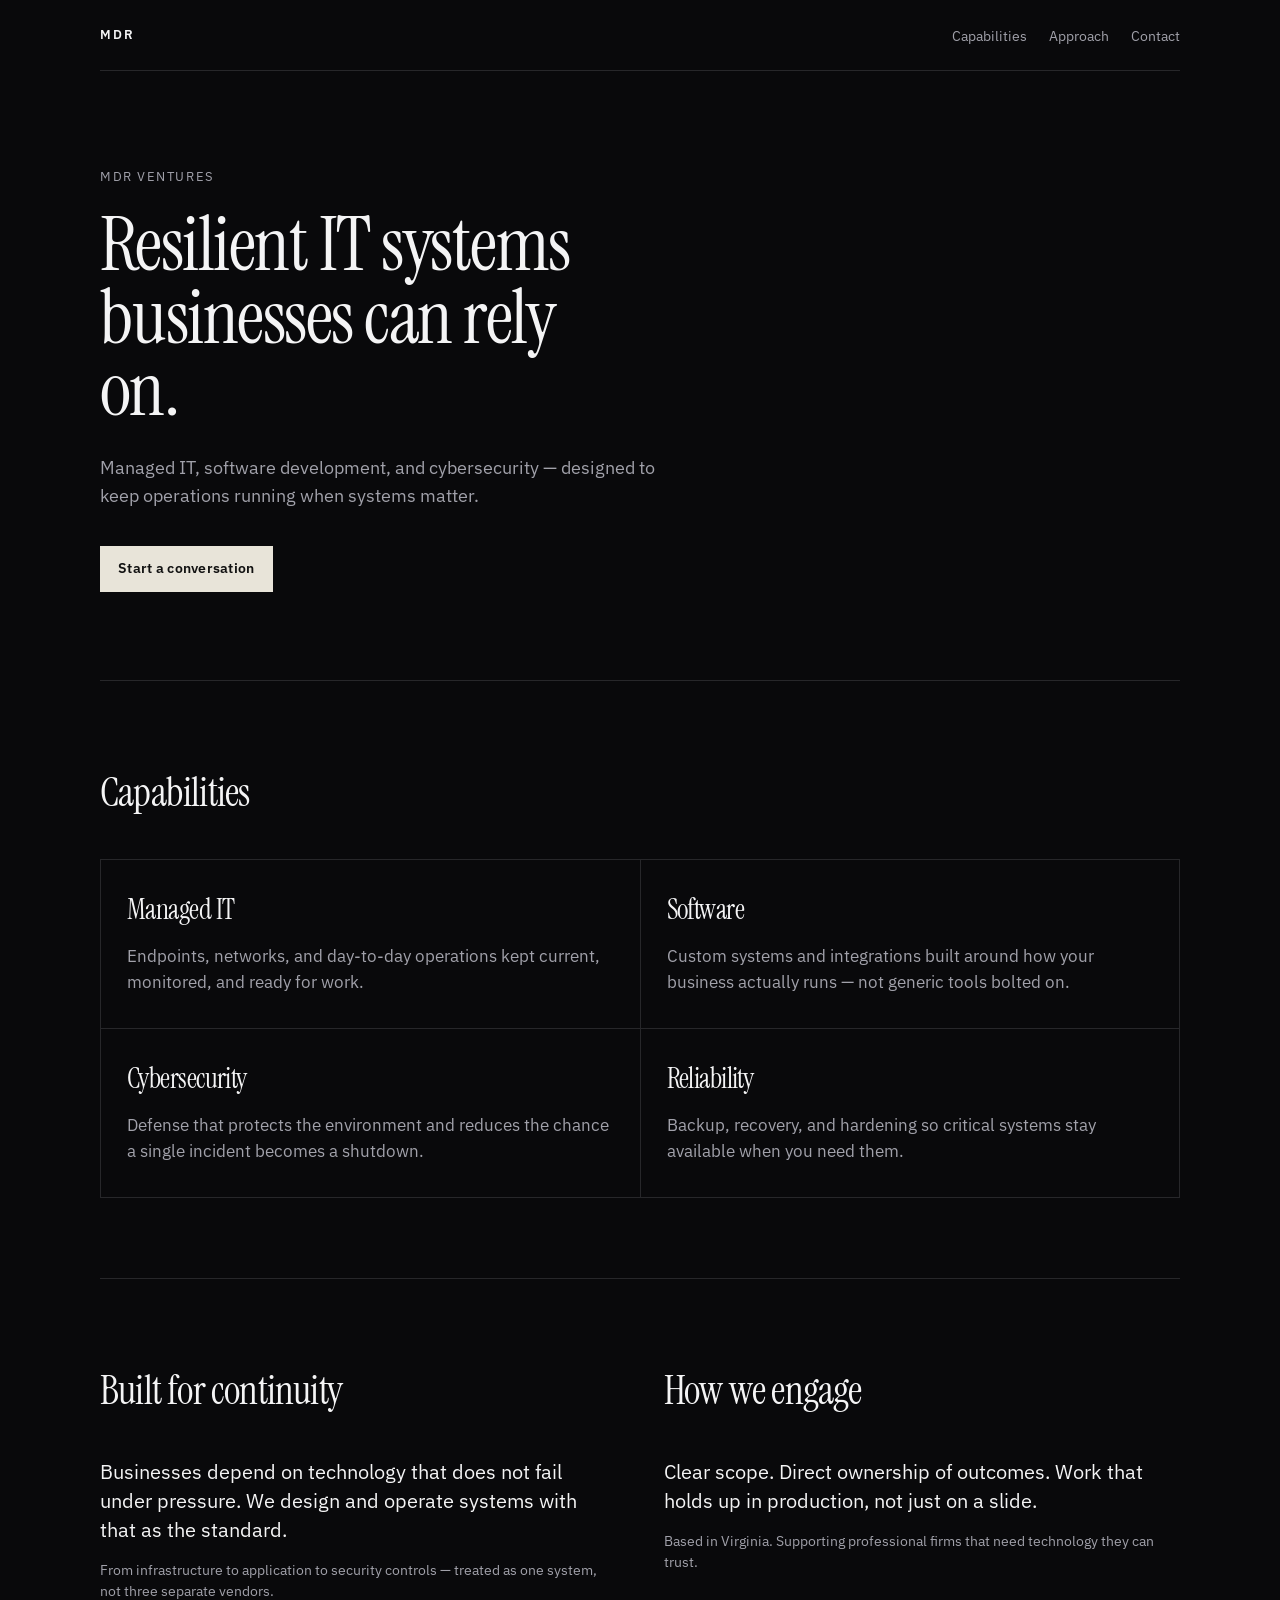
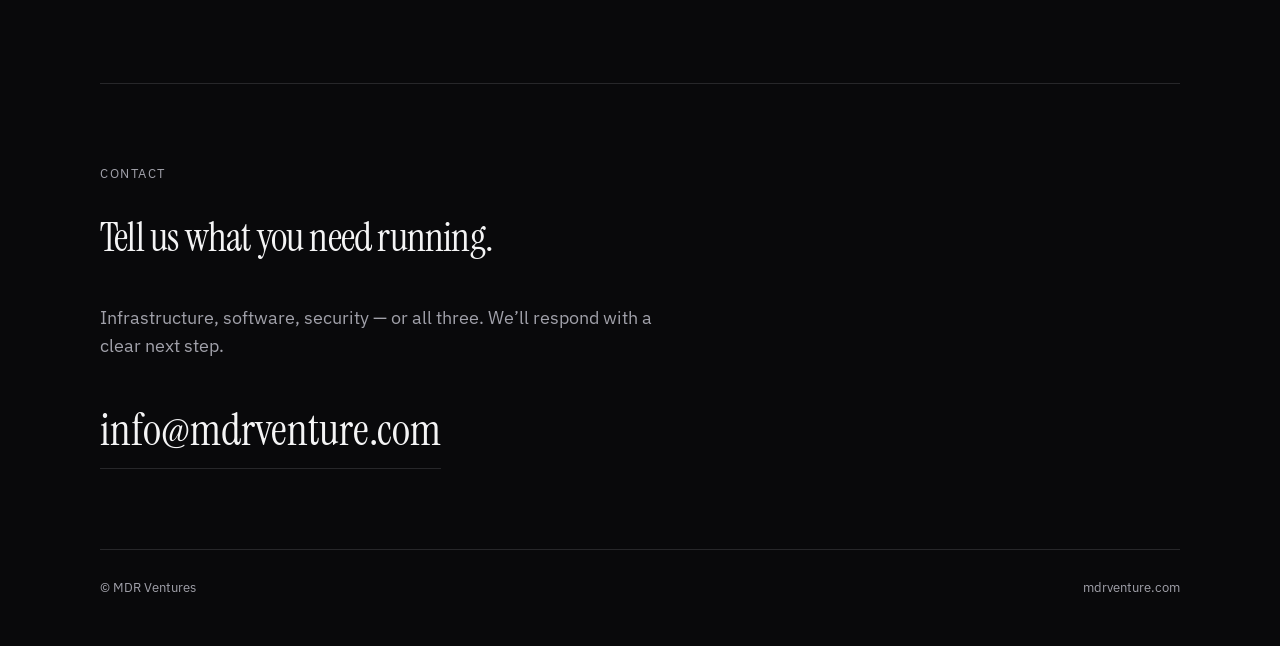
==== commit 5a2b0ab6: "Address Copilot: PNG favicon fallbacks and copyright year" ====
--- a/index.html
+++ b/index.html
@@ -11,6 +11,8 @@
   <meta property="og:url" content="https://www.mdrventure.com/" />
   <meta property="og:type" content="website" />
   <link rel="icon" type="image/svg+xml" href="/images/favicon.svg" />
+  <link rel="icon" type="image/png" sizes="32x32" href="/images/icons8-programming-gradient-32.png" />
+  <link rel="icon" type="image/png" sizes="16x16" href="/images/icons8-programming-gradient-16.png" />
   <link rel="preconnect" href="https://fonts.googleapis.com" />
   <link rel="preconnect" href="https://fonts.gstatic.com" crossorigin />
   <link href="https://fonts.googleapis.com/css2?family=IBM+Plex+Sans:wght@400;600&family=Instrument+Serif&display=swap" rel="stylesheet" />
@@ -82,7 +84,7 @@
   </main>
 
   <footer class="wrap foot">
-    <p>© 2026 MDR Ventures</p>
+    <p>© MDR Ventures</p>
     <p>mdrventure.com</p>
   </footer>
 </body>
